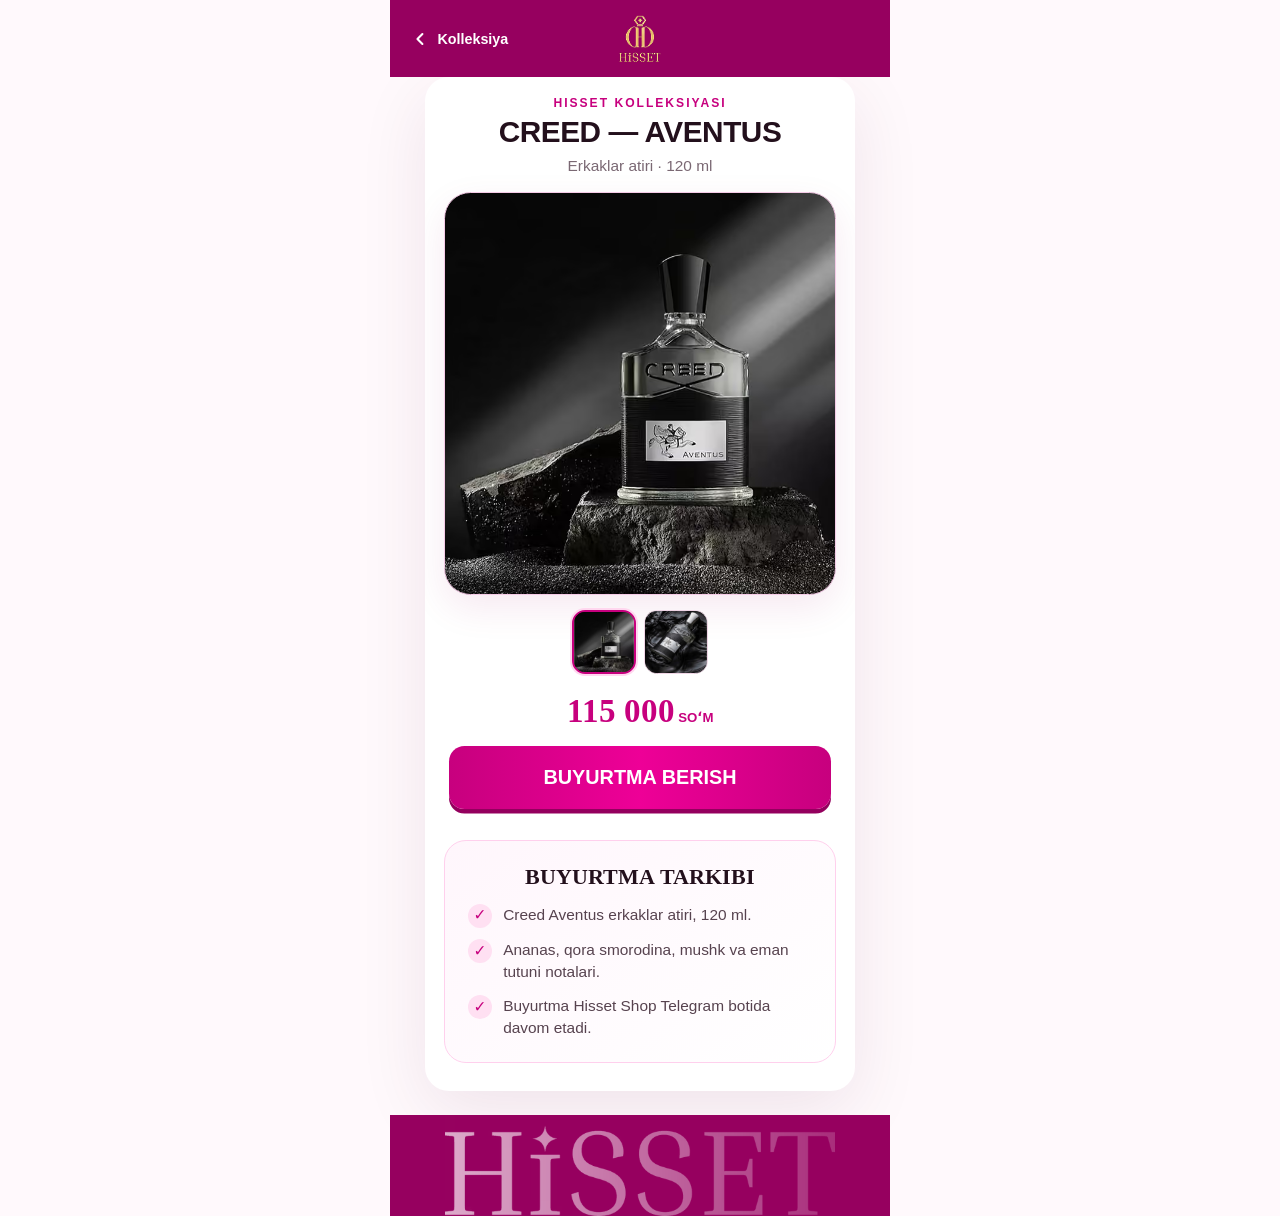
==== creed/index.html @ 832178dd "Add Creed Aventus product route" ====
<!doctype html>
<html lang="uz">
  <head>
    <meta charset="UTF-8" />
    <meta name="viewport" content="width=device-width, initial-scale=1" />
    <title>Creed Aventus — Hisset</title>
    <meta name="description" content="Creed Aventus erkaklar atiri, 120 ml. Narxi 115 000 soʻm. Hisset Shop orqali buyurtma bering." />
    <meta name="theme-color" content="#96005f" />
    <link rel="canonical" href="https://hisset-parfume.vercel.app/creed/" />
    <style>
@font-face{font-family:Tinos;src:url(../fonts/tinos-700-caps.woff2);font-weight:700;font-display:swap}:root{--s:min(100vw / 390,430px / 390);--c-bg:#fff9fc;--c-paper:#fff;--c-ink:#23101c;--c-muted:#7a6873;--c-accent:#c7007e;--c-accent-2:#ee0097;--c-brand:#96005f}*{box-sizing:border-box}html{-webkit-text-size-adjust:100%;scrollbar-width:none}body{margin:0;min-height:100vh;background:var(--c-bg);color:var(--c-ink);font-family:Arial,-apple-system,"Segoe UI",Roboto,system-ui,sans-serif;-webkit-font-smoothing:antialiased}.page{width:100%;max-width:430px;margin-inline:auto;overflow:hidden;background:var(--c-paper)}.brand{position:relative;width:100%;max-width:500px;height:calc(70 * var(--s));margin-inline:auto;background:var(--c-brand)}.brand_logo{position:absolute;top:50%;left:50%;display:block;width:calc(37 * var(--s));height:calc(42 * var(--s));margin:0;background:url(../assets/hisset-logo.avif) center/contain no-repeat;transform:translate(-50%,-50%)}.back_link{position:absolute;top:50%;left:calc(18 * var(--s));display:flex;align-items:center;gap:calc(7 * var(--s));color:#fff;font-size:calc(13 * var(--s));font-weight:700;text-decoration:none;transform:translateY(-50%)}.back_icon{display:block;flex:0 0 calc(18 * var(--s));width:calc(18 * var(--s));height:calc(18 * var(--s));fill:none;stroke:currentColor;stroke-width:2.5;stroke-linecap:round;stroke-linejoin:round}.back_link:focus-visible,.thumb:focus-visible{outline:3px solid #fff;outline-offset:3px}.product_heading{padding:calc(17 * var(--s)) calc(22 * var(--s)) calc(14 * var(--s));text-align:center}.gallery{padding:0 calc(17 * var(--s))}.product_visual{height:calc(365 * var(--s));border:1px solid #f4cae6;border-radius:calc(24 * var(--s));background-color:#171717;background-image:url(../assets/target/creed-gallery-bg-1.avif);background-position:center;background-repeat:no-repeat;background-size:auto 125%;box-shadow:0 calc(12 * var(--s)) calc(34 * var(--s)) rgba(150,0,95,.09)}.thumbs{display:flex;justify-content:safe center;gap:calc(8 * var(--s));margin-top:calc(11 * var(--s));overflow-x:auto;padding:calc(3 * var(--s));scrollbar-width:none;-ms-overflow-style:none}.thumbs::-webkit-scrollbar{display:none}.thumb{flex:0 0 calc(58 * var(--s));width:calc(58 * var(--s));height:calc(58 * var(--s));padding:0;overflow:hidden;border:1px solid #efd5e5;border-radius:calc(12 * var(--s));background-color:#fff;background-image:var(--gallery-image);background-position:center;background-repeat:no-repeat;background-size:auto 125%;cursor:pointer}.thumb[aria-pressed=true]{border:2px solid var(--c-accent);box-shadow:0 0 0 2px #ffd7ef}.thumb img{display:block;width:100%;height:100%;object-fit:cover}.product_copy{padding:calc(14 * var(--s)) calc(22 * var(--s)) 0;text-align:center}.eyebrow{margin:0 0 calc(5 * var(--s));color:var(--c-accent);font-size:calc(11 * var(--s));font-weight:800;letter-spacing:calc(1.8 * var(--s));text-transform:uppercase}.product_title{margin:0;font-family:Arial,-apple-system,"Segoe UI",Roboto,system-ui,sans-serif;font-size:calc(27 * var(--s));font-weight:700;line-height:calc(31 * var(--s));letter-spacing:calc(-.4 * var(--s));text-transform:uppercase}.product_meta{margin:calc(6 * var(--s)) 0 0;color:var(--c-muted);font-size:calc(14 * var(--s));line-height:1.35}.price_line{display:flex;align-items:baseline;justify-content:center;gap:calc(12 * var(--s));margin:0}.current_price{color:var(--c-accent);font-size:calc(12 * var(--s));font-weight:700;text-transform:uppercase}.current_price strong{font-family:Tinos,"Times New Roman",serif;font-size:calc(30 * var(--s))}.cta{display:flex;align-items:center;justify-content:center;width:100%;height:calc(57 * var(--s));margin-top:calc(15 * var(--s));border:0;border-radius:calc(14 * var(--s));background:linear-gradient(90deg,var(--c-accent),var(--c-accent-2),var(--c-accent));box-shadow:0 calc(4 * var(--s)) 0 #94005e;color:#fff;font-family:Arial,sans-serif;font-size:calc(18 * var(--s));font-weight:800;text-transform:uppercase;cursor:pointer}.thumb--1{--gallery-image:url(../assets/target/creed-gallery-bg-1.avif)}.thumb--2{--gallery-image:url(../assets/target/creed-gallery-bg-2.avif)}.cta:active{transform:translateY(calc(2 * var(--s)));box-shadow:none}.cta:focus-visible,.modal_submit:focus-visible,.modal_close:focus-visible{outline:3px solid var(--c-brand);outline-offset:2px}.field_control:hover:not(:disabled){border-color:#d8afc8}.modal_submit:not(:disabled):hover{filter:brightness(1.05);transform:translateY(-1px);box-shadow:0 10px 24px rgba(181,0,115,.28)}.modal_submit:not(:disabled):active{transform:translateY(1px);box-shadow:0 5px 12px rgba(181,0,115,.22)}.select_trigger:hover:not(:disabled){border-color:#d8afc8;background:#fff}
    </style>
    <link rel="stylesheet" href="./css/main.css" media="print" onload="this.media='all'" />
    <noscript><link rel="stylesheet" href="./css/main.css" /></noscript>
  </head>
  <body data-product-id="creed" data-product-code="1012" data-api-base="https://hisset.shop">
    <header class="brand">
      <a class="back_link" href="/" aria-label="Hisset kolleksiyasiga qaytish"><svg class="back_icon" viewBox="0 0 24 24" width="18" height="18" aria-hidden="true" focusable="false"><path d="m15 18-6-6 6-6" /></svg> Kolleksiya</a>
      <span class="brand_logo" role="img" aria-label="Hisset"></span>
    </header>
    <div class="page">
      <main>
        <section class="product_heading" aria-labelledby="product-title">
          <p class="eyebrow">Hisset kolleksiyasi</p>
          <h1 class="product_title" id="product-title">Creed — Aventus</h1>
          <p class="product_meta">Erkaklar atiri · 120 ml</p>
        </section>
        <section class="gallery" aria-label="Creed Aventus rasmlari">
          <div class="product_visual" role="img" aria-label="Creed Aventus atiri — 1-rasm"></div>
          <div class="thumbs" aria-label="Rasm tanlash"><button class="thumb thumb--1" type="button" data-gallery-index="1" data-gallery-zoom="1.25" data-gallery-alt="Creed Aventus atiri — 1-rasm" aria-label="1-rasmni kattalashtirish" aria-pressed="true"><img src="../assets/target/creed-gallery-bg-1.avif" alt="Creed Aventus atiri — 1-rasm" width="58" height="58" loading="lazy" decoding="async" /></button>
<button class="thumb thumb--2" type="button" data-gallery-index="2" data-gallery-zoom="1.24" data-gallery-alt="Creed Aventus atiri — 2-rasm" aria-label="2-rasmni kattalashtirish" aria-pressed="false"><img src="../assets/target/creed-gallery-bg-2.avif" alt="Creed Aventus atiri — 2-rasm" width="58" height="58" loading="lazy" decoding="async" /></button></div>
        </section>
        <section class="product_copy" aria-label="Narx va buyurtma">
          <p class="price_line"><span class="current_price"><strong>115 000</strong> soʻm</span></p>
          <button class="cta js_order" type="button">Buyurtma berish</button>
        </section>
        <section class="offer" aria-labelledby="offer-title">
          <h2 class="offer_title" id="offer-title">Buyurtma tarkibi</h2>
          <ul class="offer_list">
            <li>Creed Aventus erkaklar atiri, 120 ml.</li>
            <li>Ananas, qora smorodina, mushk va eman tutuni notalari.</li>
            <li>Buyurtma Hisset Shop Telegram botida davom etadi.</li>
          </ul>
        </section>
      </main>
    </div>
    <footer class="footer" aria-label="Hisset"><span class="footer_logo" role="img" aria-label="Hisset"></span></footer>
    <dialog class="order_modal" id="order-modal" aria-label="Buyurtma berish">
      <div class="modal_inner">
        <button class="modal_close" type="button" aria-label="Yopish">×</button>
        <form class="order_form" id="order-form" novalidate>
          <fieldset class="form_step" data-step="1">
            <legend class="step_title" tabindex="-1">Siz bilan bogʻlanish</legend>
            <label class="field">Ism va familiya<input class="field_control" name="full_name" autocomplete="name" minlength="2" maxlength="120" placeholder="Ism va familiyangiz" required /></label>
            <label class="field field_phone">Telefon raqami<span class="phone_control"><span class="phone_prefix" aria-hidden="true">+998</span><input class="field_control phone_input" name="phone" type="tel" inputmode="numeric" autocomplete="tel-national" maxlength="24" pattern="[0-9]{2} [0-9]{3} [0-9]{2} [0-9]{2}" placeholder="90 123 45 67" aria-label="Oʻzbekiston telefon raqami" required /></span></label>
          </fieldset>
          <fieldset class="form_step" data-step="2" hidden disabled>
            <legend class="step_title" tabindex="-1">Buyurtmani qayerga yuboramiz?</legend>
            <div class="field_row">
              <div class="field"><label class="field_label" for="region">Viloyat</label><select class="field_control" id="region" name="region" autocomplete="address-level1" required disabled><option value="">Yuklanmoqda…</option></select></div>
              <div class="field"><label class="field_label" for="district">Shahar / tuman</label><select class="field_control" id="district" name="district" autocomplete="address-level2" required disabled><option value="">Avval viloyatni tanlang</option></select></div>
            </div>
            <div class="field_row">
              <div class="field"><label class="field_label" for="post-type">Pochta</label><select class="field_control" id="post-type" name="post_type" required disabled><option value="">Tanlang</option></select></div>
              <div class="field"><label class="field_label" for="post-office">Filial</label><select class="field_control" id="post-office" name="post_office" required disabled><option value="">Tuman va pochtani tanlang</option></select></div>
            </div>
            <label class="field">Qoʻshimcha manzil yoki moʻljal (ixtiyoriy)<textarea class="field_control" name="address_note" maxlength="500" placeholder="Ixtiyoriy"></textarea></label>
            <p class="delivery_hint">Yetkazib berish narxi botda hisoblanadi.</p>
          </fieldset>
          <p class="form_status" id="form-status" role="status" aria-live="polite" hidden></p>
          <button class="delivery_retry" type="button" hidden>Qayta yuklash</button>
          <div class="form_actions">
            <button class="modal_submit" type="submit" disabled>Davom etish →</button>
          </div>
        </form>
        <section class="payment_panel" tabindex="-1" aria-live="polite" hidden>
          <p class="payment_success">✓ Maʼlumotlaringiz qabul qilindi. Adminlarimiz siz bilan bogʻlanadi.</p>
          <div class="payment_summary"><span>Tanlangan mahsulot</span><strong class="payment_product"></strong><b class="payment_amount"></b><small class="payment_description"></small></div>
          <a class="payment_action" href="#"><span>Telegram orqali bogʻlanish</span><span class="modal_help_icon" aria-hidden="true"><svg width="21" height="21" viewBox="0 0 24 24" fill="currentColor" focusable="false"><path d="M21.7 3.2 18.5 19c-.2 1.1-.9 1.4-1.8.9l-4.9-3.6-2.4 2.3c-.3.3-.5.5-1 .5l.4-5 9.1-8.2c.4-.4-.1-.6-.6-.2L6 12.8l-4.8-1.5c-1-.3-1.1-1 .2-1.5L20.1 2.6c.9-.3 1.8.2 1.6.6Z"/></svg></span></a>
          <a class="payment_channel" href="https://t.me/+vE3ujSZuXVU3YmFi" target="_blank" rel="noopener noreferrer">Bizni Telegram kanalida kuzatib boring</a>
        </section>
        <a class="modal_help" href="https://hisset.shop/support?text=Assalomu%20alaykum%21%20Hisset%20atirlariga%20buyurtma%20berish%20bo%CA%BByicha%20yordam%20kerak." target="_blank" rel="noopener noreferrer" aria-label="Telegram orqali bogʻlanish (yangi oynada)">
          <span class="modal_help_label">Telegram orqali bogʻlanish</span>
          <span class="modal_help_icon" aria-hidden="true"><svg width="21" height="21" viewBox="0 0 24 24" fill="currentColor" focusable="false"><path d="M21.7 3.2 18.5 19c-.2 1.1-.9 1.4-1.8.9l-4.9-3.6-2.4 2.3c-.3.3-.5.5-1 .5l.4-5 9.1-8.2c.4-.4-.1-.6-.6-.2L6 12.8l-4.8-1.5c-1-.3-1.1-1 .2-1.5L20.1 2.6c.9-.3 1.8.2 1.6.6Z"/></svg></span>
        </a>
      </div>
    </dialog>
    <script src="../js/product-page.js" defer></script>
  </body>
</html>
---- creed/css/main.css ----
.offer{margin:calc(28 * var(--s)) calc(17 * var(--s)) calc(25 * var(--s));padding:calc(21 * var(--s));border:1px solid #ffd0ed;border-radius:calc(20 * var(--s));background:linear-gradient(145deg,#fff6fc,#fff);text-align:left}.offer_title{margin:0 0 calc(12 * var(--s));font-family:Tinos,"Times New Roman",serif;font-size:calc(20 * var(--s));text-align:center;text-transform:uppercase}.offer_list{display:grid;gap:calc(10 * var(--s));margin:0;padding:0;list-style:none}.offer_list li{display:flex;gap:calc(10 * var(--s));align-items:flex-start;color:#57434f;font-size:calc(14 * var(--s));line-height:1.45}.offer_list li:before{content:"✓";display:grid;flex:0 0 calc(22 * var(--s));width:calc(22 * var(--s));height:calc(22 * var(--s));place-items:center;border-radius:50%;background:#ffe0f2;color:var(--c-accent);font-weight:900}.footer{width:100%;max-width:500px;margin-inline:auto;aspect-ratio:390/67;overflow:hidden;background:var(--c-brand)}.footer_logo{display:block;width:100%;aspect-ratio:390/101;background:url(../../assets/hisset-footer-logo.avif) center top/100% auto no-repeat;filter:brightness(0) invert(1);mask-image:linear-gradient(90deg,rgb(0 0 0/0.67),rgb(0 0 0/0.18));mask-size:100% 100%}.order_modal{width:min(420px,calc(100% - 24px));max-height:calc(100dvh - 24px);padding:0;overflow:hidden;border:1px solid rgba(150,0,95,.08);border-radius:26px;background:#fff;color:var(--c-ink);box-shadow:0 30px 90px rgba(68,0,42,.28);scrollbar-width:thin;scrollbar-color:#e7c8db transparent}.order_modal::backdrop{background:rgba(35,5,24,.62);backdrop-filter:blur(6px)}.modal_inner{position:relative;min-height:0;max-height:calc(100dvh - 24px);padding:58px 18px 18px;overflow-y:auto;overscroll-behavior:contain;scroll-padding-block:18px;scrollbar-width:thin;scrollbar-color:#e7c8db transparent;text-align:center}.modal_close{position:absolute;top:9px;right:9px;display:grid;width:40px;height:40px;padding:0;place-items:center;border:0;border-radius:50%;background:#fff1f8;color:var(--c-brand);box-shadow:inset 0 0 0 1px #f0d8e7;font-size:23px;line-height:1;cursor:pointer;transition:background .2s,transform .2s}.modal_close:hover{background:#fde4f2}.modal_close:active{transform:scale(.94)}.order_form{display:grid;gap:8px;text-align:left}.field_row{display:grid;grid-template-columns:1fr 1fr;gap:10px}.field{display:grid;gap:5px;color:#513743;font-size:12px;font-weight:700;line-height:1.2}.field_control{width:100%;min-width:0;height:44px;padding:0 12px;border:1px solid #e3cedb;border-radius:12px;outline:0;background:#fffbfd;color:var(--c-ink);font:500 14px Arial,sans-serif;transition:border-color .2s,box-shadow .2s,background .2s}.field_control:focus{border-color:var(--c-accent);background:#fff;box-shadow:0 0 0 3px rgba(199,0,126,.12)}.field_control::placeholder{color:#ad9da6}.field_control:disabled{background:#f8f3f6;color:#a7959f;cursor:not-allowed}.phone_control{display:flex;align-items:center;height:44px;overflow:hidden;border:1px solid #e3cedb;border-radius:12px;background:#fffbfd;transition:border-color .2s,box-shadow .2s,background .2s}.phone_control:hover{border-color:#d8afc8}.phone_control:focus-within{border-color:var(--c-accent);background:#fff;box-shadow:0 0 0 3px rgba(199,0,126,.12)}.phone_prefix{display:flex;align-items:center;align-self:stretch;padding:0 10px 0 12px;border-right:1px solid #ead8e3;background:#fff5fa;color:#5b3d4f;font-size:14px;font-weight:700}.phone_input.field_control{height:100%;border:0;border-radius:0;background:0 0;box-shadow:none}.field textarea.field_control{height:54px;padding-block:9px;resize:vertical}.delivery_hint{margin:0;color:var(--c-muted);font-size:11.5px;line-height:1.35}.form_status{margin:0;padding:8px 10px;border-radius:10px;background:#fff0f5;color:#9d214d;font-size:11.5px;line-height:1.35;text-align:center}.form_status[hidden]{display:none}.modal_submit{display:flex;align-items:center;justify-content:center;width:100%;min-height:52px;padding:13px 18px;border:1px solid transparent;border-radius:15px;background:linear-gradient(135deg,#b50073,var(--c-accent-2));box-shadow:0 8px 20px rgba(181,0,115,.22);color:#fff;font-size:13.5px;font-weight:800;letter-spacing:.25px;text-transform:uppercase;cursor:pointer;transition:filter .2s,transform .2s,box-shadow .2s,background .2s}.modal_submit:disabled{border-color:#ecd7e4;background:#f7eef3;box-shadow:none;color:#9a7188;cursor:not-allowed}@media (max-width:350px){.field_row{grid-template-columns:1fr}.modal_inner{padding-inline:14px}}@media (min-width:431px){.page{border-radius:24px;box-shadow:0 20px 70px rgba(80,0,50,.09)}.footer{height:101px;margin-top:24px;aspect-ratio:auto}.footer_logo{width:min(390px,100%);height:101px;margin-inline:auto;aspect-ratio:auto}}.field{position:relative}.field:focus-within{z-index:40}.native_select{position:absolute!important;width:1px!important;height:1px!important;margin:0!important;padding:0!important;overflow:hidden;opacity:0;pointer-events:none}.select_widget{position:relative;min-width:0}.select_trigger{display:flex;width:100%;height:44px;padding:0 10px 0 12px;align-items:center;justify-content:space-between;gap:8px;border:1px solid #e3cedb;border-radius:12px;outline:0;background:#fffbfd;color:var(--c-ink);font:500 14px Arial,sans-serif;text-align:left;cursor:pointer;touch-action:manipulation;transition:border-color .2s,box-shadow .2s,background .2s}.select_trigger:focus-visible,.select_widget.is_open .select_trigger{border-color:var(--c-accent);background:#fff;box-shadow:0 0 0 3px rgba(199,0,126,.12)}.select_trigger:disabled{background:#f8f3f6;color:#a7959f;cursor:not-allowed}.select_value{min-width:0;overflow:hidden;text-overflow:ellipsis;white-space:nowrap}.select_value.is_placeholder{color:#8d7a85}.select_trigger:disabled .select_value{color:#b9aab2}.select_chevron{flex:0 0 18px;width:18px;height:18px;fill:none;stroke:currentColor;stroke-width:2.25;stroke-linecap:round;stroke-linejoin:round;transform:rotate(var(--select-chevron-rotate,0deg));transform-box:fill-box;transform-origin:center;transition:transform .2s ease}.select_menu{position:absolute;display:grid;top:calc(100% + 6px);left:0;z-index:50;width:max(100%,220px);max-height:min(208px,32dvh);padding:6px;gap:2px;overflow-y:auto;overscroll-behavior:contain;border:1px solid #efd5e5;border-radius:13px;background:#fff;box-shadow:0 14px 38px rgba(83,18,57,.2),0 3px 10px rgba(83,18,57,.1);scrollbar-width:thin;scrollbar-color:#dba8c7 transparent}.field_row>.field:nth-child(2) .select_menu{right:0;left:auto}.select_menu[hidden]{display:none}.select_option[hidden]{display:none}.select_option{display:flex;width:100%;min-height:38px;padding:9px 10px;align-items:center;justify-content:space-between;gap:8px;border:0;border-radius:9px;outline:0;background:0 0;color:#38232f;font:500 13.5px/1.3 Arial,sans-serif;text-align:left;cursor:pointer;touch-action:manipulation}.select_option:focus-visible,.select_option:hover{background:#fff0f8;color:var(--c-brand)}.select_option[aria-selected=true]{background:#fbe4f2;color:var(--c-accent);font-weight:700}.select_option[aria-selected=true]::after{content:"✓";flex:0 0 auto;font-size:14px;font-weight:900}@media (max-width:350px){.select_menu{right:0;left:0;width:100%}}.payment_panel{display:grid;gap:12px;text-align:left;outline:0}.order_form[hidden],.payment_panel[hidden]{display:none}.payment_success{margin:0;padding:10px 12px;border-radius:12px;background:#f0faea;color:#3c6a2b;font-size:13px;font-weight:800;text-align:center}.payment_summary{display:grid;gap:4px;padding:13px 14px;border:1px solid #f0d8e7;border-radius:14px;background:#fff9fc}.payment_summary span{color:var(--c-muted);font-size:11px;font-weight:700;text-transform:uppercase}.payment_product{color:var(--c-ink);font-size:16px}.payment_amount{color:var(--c-accent);font-size:24px}.payment_description{color:var(--c-muted);font-size:12px;line-height:1.4}.payment_action,.payment_channel{display:flex;min-height:50px;padding:12px 15px;align-items:center;justify-content:center;border-radius:14px;font-size:13px;font-weight:800;text-align:center;text-decoration:none}.payment_action{gap:10px;background:linear-gradient(135deg,#b50073,var(--c-accent-2));box-shadow:0 7px 18px rgba(181,0,115,.2);color:#fff}.payment_channel{border:1px solid #dcb4ce;background:#fff;color:var(--c-brand)}.payment_action:focus-visible,.payment_channel:focus-visible{outline:3px solid var(--c-brand);outline-offset:2px}.order_modal.has_payment .modal_help{display:none}.modal_help{display:flex;min-height:54px;align-items:center;justify-content:center;gap:10px;margin-top:14px;padding:9px 15px;border:0;border-radius:14px;background:linear-gradient(135deg,#b50073,var(--c-accent-2));box-shadow:0 8px 20px rgba(181,0,115,.22);color:#fff;text-decoration:none;transition:filter .2s,transform .2s,box-shadow .2s}.modal_help:hover{filter:brightness(1.04);transform:translateY(-1px);box-shadow:0 10px 24px rgba(181,0,115,.28)}.modal_help:active{transform:translateY(1px)}.modal_help:focus-visible{outline:3px solid var(--c-brand);outline-offset:2px}.modal_help_label{min-width:0;font-size:clamp(13px,3.7vw,14px);font-weight:800;line-height:1.2;white-space:nowrap}.modal_help_icon{display:grid;flex:0 0 36px;width:36px;height:36px;place-items:center;border-radius:50%;background:rgba(255,255,255,.18);color:#fff}.form_step{display:grid;min-width:0;margin:0;padding:0;border:0;gap:12px}.form_step[hidden],.delivery_retry[hidden]{display:none}.step_title{float:left;width:100%;margin:0 0 4px;padding:0;color:var(--c-ink);font-size:16px;font-weight:700;line-height:1.35;outline:0}.form_actions{display:flex;align-items:center;gap:8px;margin-top:4px}.delivery_retry:focus-visible{outline:3px solid var(--c-accent);outline-offset:2px}.form_actions .modal_submit{flex:1;min-width:0;padding-inline:10px}.delivery_retry{min-height:42px;padding:8px 12px;border:1px solid #e6cede;border-radius:10px;background:#fff;color:var(--c-brand);font:700 13px Arial,sans-serif;cursor:pointer}
---- creed/css/main.css ----
.offer{margin:calc(28 * var(--s)) calc(17 * var(--s)) calc(25 * var(--s));padding:calc(21 * var(--s));border:1px solid #ffd0ed;border-radius:calc(20 * var(--s));background:linear-gradient(145deg,#fff6fc,#fff);text-align:left}.offer_title{margin:0 0 calc(12 * var(--s));font-family:Tinos,"Times New Roman",serif;font-size:calc(20 * var(--s));text-align:center;text-transform:uppercase}.offer_list{display:grid;gap:calc(10 * var(--s));margin:0;padding:0;list-style:none}.offer_list li{display:flex;gap:calc(10 * var(--s));align-items:flex-start;color:#57434f;font-size:calc(14 * var(--s));line-height:1.45}.offer_list li:before{content:"✓";display:grid;flex:0 0 calc(22 * var(--s));width:calc(22 * var(--s));height:calc(22 * var(--s));place-items:center;border-radius:50%;background:#ffe0f2;color:var(--c-accent);font-weight:900}.footer{width:100%;max-width:500px;margin-inline:auto;aspect-ratio:390/67;overflow:hidden;background:var(--c-brand)}.footer_logo{display:block;width:100%;aspect-ratio:390/101;background:url(../../assets/hisset-footer-logo.avif) center top/100% auto no-repeat;filter:brightness(0) invert(1);mask-image:linear-gradient(90deg,rgb(0 0 0/0.67),rgb(0 0 0/0.18));mask-size:100% 100%}.order_modal{width:min(420px,calc(100% - 24px));max-height:calc(100dvh - 24px);padding:0;overflow:hidden;border:1px solid rgba(150,0,95,.08);border-radius:26px;background:#fff;color:var(--c-ink);box-shadow:0 30px 90px rgba(68,0,42,.28);scrollbar-width:thin;scrollbar-color:#e7c8db transparent}.order_modal::backdrop{background:rgba(35,5,24,.62);backdrop-filter:blur(6px)}.modal_inner{position:relative;min-height:0;max-height:calc(100dvh - 24px);padding:58px 18px 18px;overflow-y:auto;overscroll-behavior:contain;scroll-padding-block:18px;scrollbar-width:thin;scrollbar-color:#e7c8db transparent;text-align:center}.modal_close{position:absolute;top:9px;right:9px;display:grid;width:40px;height:40px;padding:0;place-items:center;border:0;border-radius:50%;background:#fff1f8;color:var(--c-brand);box-shadow:inset 0 0 0 1px #f0d8e7;font-size:23px;line-height:1;cursor:pointer;transition:background .2s,transform .2s}.modal_close:hover{background:#fde4f2}.modal_close:active{transform:scale(.94)}.order_form{display:grid;gap:8px;text-align:left}.field_row{display:grid;grid-template-columns:1fr 1fr;gap:10px}.field{display:grid;gap:5px;color:#513743;font-size:12px;font-weight:700;line-height:1.2}.field_control{width:100%;min-width:0;height:44px;padding:0 12px;border:1px solid #e3cedb;border-radius:12px;outline:0;background:#fffbfd;color:var(--c-ink);font:500 14px Arial,sans-serif;transition:border-color .2s,box-shadow .2s,background .2s}.field_control:focus{border-color:var(--c-accent);background:#fff;box-shadow:0 0 0 3px rgba(199,0,126,.12)}.field_control::placeholder{color:#ad9da6}.field_control:disabled{background:#f8f3f6;color:#a7959f;cursor:not-allowed}.phone_control{display:flex;align-items:center;height:44px;overflow:hidden;border:1px solid #e3cedb;border-radius:12px;background:#fffbfd;transition:border-color .2s,box-shadow .2s,background .2s}.phone_control:hover{border-color:#d8afc8}.phone_control:focus-within{border-color:var(--c-accent);background:#fff;box-shadow:0 0 0 3px rgba(199,0,126,.12)}.phone_prefix{display:flex;align-items:center;align-self:stretch;padding:0 10px 0 12px;border-right:1px solid #ead8e3;background:#fff5fa;color:#5b3d4f;font-size:14px;font-weight:700}.phone_input.field_control{height:100%;border:0;border-radius:0;background:0 0;box-shadow:none}.field textarea.field_control{height:54px;padding-block:9px;resize:vertical}.delivery_hint{margin:0;color:var(--c-muted);font-size:11.5px;line-height:1.35}.form_status{margin:0;padding:8px 10px;border-radius:10px;background:#fff0f5;color:#9d214d;font-size:11.5px;line-height:1.35;text-align:center}.form_status[hidden]{display:none}.modal_submit{display:flex;align-items:center;justify-content:center;width:100%;min-height:52px;padding:13px 18px;border:1px solid transparent;border-radius:15px;background:linear-gradient(135deg,#b50073,var(--c-accent-2));box-shadow:0 8px 20px rgba(181,0,115,.22);color:#fff;font-size:13.5px;font-weight:800;letter-spacing:.25px;text-transform:uppercase;cursor:pointer;transition:filter .2s,transform .2s,box-shadow .2s,background .2s}.modal_submit:disabled{border-color:#ecd7e4;background:#f7eef3;box-shadow:none;color:#9a7188;cursor:not-allowed}@media (max-width:350px){.field_row{grid-template-columns:1fr}.modal_inner{padding-inline:14px}}@media (min-width:431px){.page{border-radius:24px;box-shadow:0 20px 70px rgba(80,0,50,.09)}.footer{height:101px;margin-top:24px;aspect-ratio:auto}.footer_logo{width:min(390px,100%);height:101px;margin-inline:auto;aspect-ratio:auto}}.field{position:relative}.field:focus-within{z-index:40}.native_select{position:absolute!important;width:1px!important;height:1px!important;margin:0!important;padding:0!important;overflow:hidden;opacity:0;pointer-events:none}.select_widget{position:relative;min-width:0}.select_trigger{display:flex;width:100%;height:44px;padding:0 10px 0 12px;align-items:center;justify-content:space-between;gap:8px;border:1px solid #e3cedb;border-radius:12px;outline:0;background:#fffbfd;color:var(--c-ink);font:500 14px Arial,sans-serif;text-align:left;cursor:pointer;touch-action:manipulation;transition:border-color .2s,box-shadow .2s,background .2s}.select_trigger:focus-visible,.select_widget.is_open .select_trigger{border-color:var(--c-accent);background:#fff;box-shadow:0 0 0 3px rgba(199,0,126,.12)}.select_trigger:disabled{background:#f8f3f6;color:#a7959f;cursor:not-allowed}.select_value{min-width:0;overflow:hidden;text-overflow:ellipsis;white-space:nowrap}.select_value.is_placeholder{color:#8d7a85}.select_trigger:disabled .select_value{color:#b9aab2}.select_chevron{flex:0 0 18px;width:18px;height:18px;fill:none;stroke:currentColor;stroke-width:2.25;stroke-linecap:round;stroke-linejoin:round;transform:rotate(var(--select-chevron-rotate,0deg));transform-box:fill-box;transform-origin:center;transition:transform .2s ease}.select_menu{position:absolute;display:grid;top:calc(100% + 6px);left:0;z-index:50;width:max(100%,220px);max-height:min(208px,32dvh);padding:6px;gap:2px;overflow-y:auto;overscroll-behavior:contain;border:1px solid #efd5e5;border-radius:13px;background:#fff;box-shadow:0 14px 38px rgba(83,18,57,.2),0 3px 10px rgba(83,18,57,.1);scrollbar-width:thin;scrollbar-color:#dba8c7 transparent}.field_row>.field:nth-child(2) .select_menu{right:0;left:auto}.select_menu[hidden]{display:none}.select_option[hidden]{display:none}.select_option{display:flex;width:100%;min-height:38px;padding:9px 10px;align-items:center;justify-content:space-between;gap:8px;border:0;border-radius:9px;outline:0;background:0 0;color:#38232f;font:500 13.5px/1.3 Arial,sans-serif;text-align:left;cursor:pointer;touch-action:manipulation}.select_option:focus-visible,.select_option:hover{background:#fff0f8;color:var(--c-brand)}.select_option[aria-selected=true]{background:#fbe4f2;color:var(--c-accent);font-weight:700}.select_option[aria-selected=true]::after{content:"✓";flex:0 0 auto;font-size:14px;font-weight:900}@media (max-width:350px){.select_menu{right:0;left:0;width:100%}}.payment_panel{display:grid;gap:12px;text-align:left;outline:0}.order_form[hidden],.payment_panel[hidden]{display:none}.payment_success{margin:0;padding:10px 12px;border-radius:12px;background:#f0faea;color:#3c6a2b;font-size:13px;font-weight:800;text-align:center}.payment_summary{display:grid;gap:4px;padding:13px 14px;border:1px solid #f0d8e7;border-radius:14px;background:#fff9fc}.payment_summary span{color:var(--c-muted);font-size:11px;font-weight:700;text-transform:uppercase}.payment_product{color:var(--c-ink);font-size:16px}.payment_amount{color:var(--c-accent);font-size:24px}.payment_description{color:var(--c-muted);font-size:12px;line-height:1.4}.payment_action,.payment_channel{display:flex;min-height:50px;padding:12px 15px;align-items:center;justify-content:center;border-radius:14px;font-size:13px;font-weight:800;text-align:center;text-decoration:none}.payment_action{gap:10px;background:linear-gradient(135deg,#b50073,var(--c-accent-2));box-shadow:0 7px 18px rgba(181,0,115,.2);color:#fff}.payment_channel{border:1px solid #dcb4ce;background:#fff;color:var(--c-brand)}.payment_action:focus-visible,.payment_channel:focus-visible{outline:3px solid var(--c-brand);outline-offset:2px}.order_modal.has_payment .modal_help{display:none}.modal_help{display:flex;min-height:54px;align-items:center;justify-content:center;gap:10px;margin-top:14px;padding:9px 15px;border:0;border-radius:14px;background:linear-gradient(135deg,#b50073,var(--c-accent-2));box-shadow:0 8px 20px rgba(181,0,115,.22);color:#fff;text-decoration:none;transition:filter .2s,transform .2s,box-shadow .2s}.modal_help:hover{filter:brightness(1.04);transform:translateY(-1px);box-shadow:0 10px 24px rgba(181,0,115,.28)}.modal_help:active{transform:translateY(1px)}.modal_help:focus-visible{outline:3px solid var(--c-brand);outline-offset:2px}.modal_help_label{min-width:0;font-size:clamp(13px,3.7vw,14px);font-weight:800;line-height:1.2;white-space:nowrap}.modal_help_icon{display:grid;flex:0 0 36px;width:36px;height:36px;place-items:center;border-radius:50%;background:rgba(255,255,255,.18);color:#fff}.form_step{display:grid;min-width:0;margin:0;padding:0;border:0;gap:12px}.form_step[hidden],.delivery_retry[hidden]{display:none}.step_title{float:left;width:100%;margin:0 0 4px;padding:0;color:var(--c-ink);font-size:16px;font-weight:700;line-height:1.35;outline:0}.form_actions{display:flex;align-items:center;gap:8px;margin-top:4px}.delivery_retry:focus-visible{outline:3px solid var(--c-accent);outline-offset:2px}.form_actions .modal_submit{flex:1;min-width:0;padding-inline:10px}.delivery_retry{min-height:42px;padding:8px 12px;border:1px solid #e6cede;border-radius:10px;background:#fff;color:var(--c-brand);font:700 13px Arial,sans-serif;cursor:pointer}
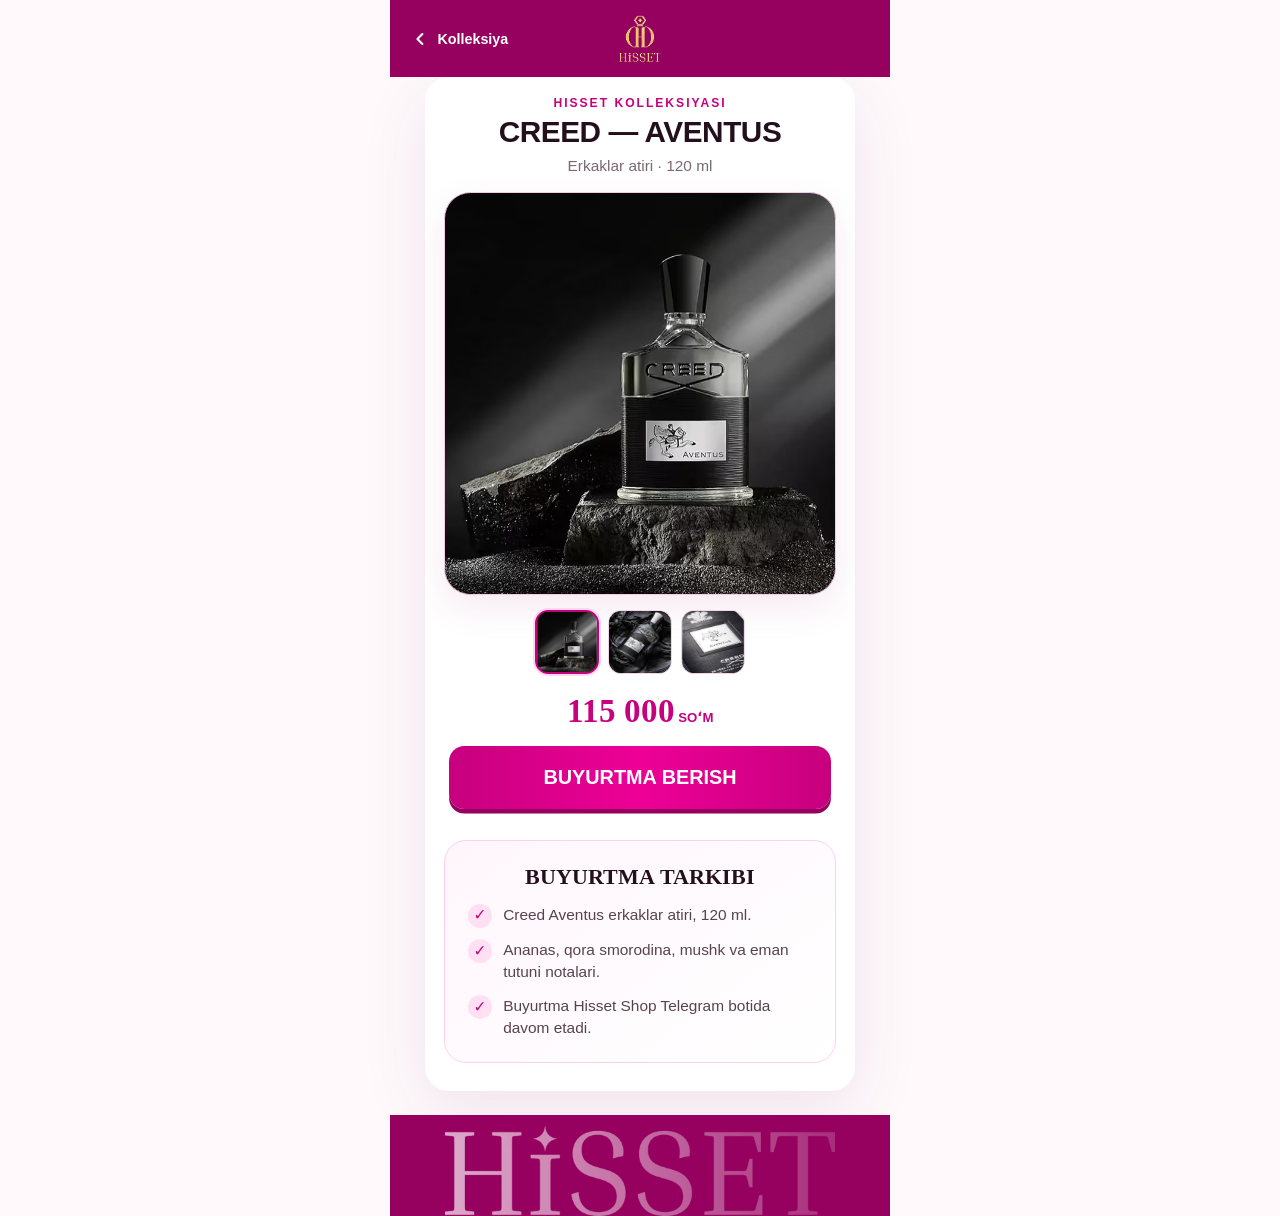
==== commit 081b73f5: "Add third Creed gallery image" ====
--- a/creed/index.html
+++ b/creed/index.html
@@ -8,7 +8,7 @@
     <meta name="theme-color" content="#96005f" />
     <link rel="canonical" href="https://hisset-parfume.vercel.app/creed/" />
     <style>
-@font-face{font-family:Tinos;src:url(../fonts/tinos-700-caps.woff2);font-weight:700;font-display:swap}:root{--s:min(100vw / 390,430px / 390);--c-bg:#fff9fc;--c-paper:#fff;--c-ink:#23101c;--c-muted:#7a6873;--c-accent:#c7007e;--c-accent-2:#ee0097;--c-brand:#96005f}*{box-sizing:border-box}html{-webkit-text-size-adjust:100%;scrollbar-width:none}body{margin:0;min-height:100vh;background:var(--c-bg);color:var(--c-ink);font-family:Arial,-apple-system,"Segoe UI",Roboto,system-ui,sans-serif;-webkit-font-smoothing:antialiased}.page{width:100%;max-width:430px;margin-inline:auto;overflow:hidden;background:var(--c-paper)}.brand{position:relative;width:100%;max-width:500px;height:calc(70 * var(--s));margin-inline:auto;background:var(--c-brand)}.brand_logo{position:absolute;top:50%;left:50%;display:block;width:calc(37 * var(--s));height:calc(42 * var(--s));margin:0;background:url(../assets/hisset-logo.avif) center/contain no-repeat;transform:translate(-50%,-50%)}.back_link{position:absolute;top:50%;left:calc(18 * var(--s));display:flex;align-items:center;gap:calc(7 * var(--s));color:#fff;font-size:calc(13 * var(--s));font-weight:700;text-decoration:none;transform:translateY(-50%)}.back_icon{display:block;flex:0 0 calc(18 * var(--s));width:calc(18 * var(--s));height:calc(18 * var(--s));fill:none;stroke:currentColor;stroke-width:2.5;stroke-linecap:round;stroke-linejoin:round}.back_link:focus-visible,.thumb:focus-visible{outline:3px solid #fff;outline-offset:3px}.product_heading{padding:calc(17 * var(--s)) calc(22 * var(--s)) calc(14 * var(--s));text-align:center}.gallery{padding:0 calc(17 * var(--s))}.product_visual{height:calc(365 * var(--s));border:1px solid #f4cae6;border-radius:calc(24 * var(--s));background-color:#171717;background-image:url(../assets/target/creed-gallery-bg-1.avif);background-position:center;background-repeat:no-repeat;background-size:auto 125%;box-shadow:0 calc(12 * var(--s)) calc(34 * var(--s)) rgba(150,0,95,.09)}.thumbs{display:flex;justify-content:safe center;gap:calc(8 * var(--s));margin-top:calc(11 * var(--s));overflow-x:auto;padding:calc(3 * var(--s));scrollbar-width:none;-ms-overflow-style:none}.thumbs::-webkit-scrollbar{display:none}.thumb{flex:0 0 calc(58 * var(--s));width:calc(58 * var(--s));height:calc(58 * var(--s));padding:0;overflow:hidden;border:1px solid #efd5e5;border-radius:calc(12 * var(--s));background-color:#fff;background-image:var(--gallery-image);background-position:center;background-repeat:no-repeat;background-size:auto 125%;cursor:pointer}.thumb[aria-pressed=true]{border:2px solid var(--c-accent);box-shadow:0 0 0 2px #ffd7ef}.thumb img{display:block;width:100%;height:100%;object-fit:cover}.product_copy{padding:calc(14 * var(--s)) calc(22 * var(--s)) 0;text-align:center}.eyebrow{margin:0 0 calc(5 * var(--s));color:var(--c-accent);font-size:calc(11 * var(--s));font-weight:800;letter-spacing:calc(1.8 * var(--s));text-transform:uppercase}.product_title{margin:0;font-family:Arial,-apple-system,"Segoe UI",Roboto,system-ui,sans-serif;font-size:calc(27 * var(--s));font-weight:700;line-height:calc(31 * var(--s));letter-spacing:calc(-.4 * var(--s));text-transform:uppercase}.product_meta{margin:calc(6 * var(--s)) 0 0;color:var(--c-muted);font-size:calc(14 * var(--s));line-height:1.35}.price_line{display:flex;align-items:baseline;justify-content:center;gap:calc(12 * var(--s));margin:0}.current_price{color:var(--c-accent);font-size:calc(12 * var(--s));font-weight:700;text-transform:uppercase}.current_price strong{font-family:Tinos,"Times New Roman",serif;font-size:calc(30 * var(--s))}.cta{display:flex;align-items:center;justify-content:center;width:100%;height:calc(57 * var(--s));margin-top:calc(15 * var(--s));border:0;border-radius:calc(14 * var(--s));background:linear-gradient(90deg,var(--c-accent),var(--c-accent-2),var(--c-accent));box-shadow:0 calc(4 * var(--s)) 0 #94005e;color:#fff;font-family:Arial,sans-serif;font-size:calc(18 * var(--s));font-weight:800;text-transform:uppercase;cursor:pointer}.thumb--1{--gallery-image:url(../assets/target/creed-gallery-bg-1.avif)}.thumb--2{--gallery-image:url(../assets/target/creed-gallery-bg-2.avif)}.cta:active{transform:translateY(calc(2 * var(--s)));box-shadow:none}.cta:focus-visible,.modal_submit:focus-visible,.modal_close:focus-visible{outline:3px solid var(--c-brand);outline-offset:2px}.field_control:hover:not(:disabled){border-color:#d8afc8}.modal_submit:not(:disabled):hover{filter:brightness(1.05);transform:translateY(-1px);box-shadow:0 10px 24px rgba(181,0,115,.28)}.modal_submit:not(:disabled):active{transform:translateY(1px);box-shadow:0 5px 12px rgba(181,0,115,.22)}.select_trigger:hover:not(:disabled){border-color:#d8afc8;background:#fff}
+@font-face{font-family:Tinos;src:url(../fonts/tinos-700-caps.woff2);font-weight:700;font-display:swap}:root{--s:min(100vw / 390,430px / 390);--c-bg:#fff9fc;--c-paper:#fff;--c-ink:#23101c;--c-muted:#7a6873;--c-accent:#c7007e;--c-accent-2:#ee0097;--c-brand:#96005f}*{box-sizing:border-box}html{-webkit-text-size-adjust:100%;scrollbar-width:none}body{margin:0;min-height:100vh;background:var(--c-bg);color:var(--c-ink);font-family:Arial,-apple-system,"Segoe UI",Roboto,system-ui,sans-serif;-webkit-font-smoothing:antialiased}.page{width:100%;max-width:430px;margin-inline:auto;overflow:hidden;background:var(--c-paper)}.brand{position:relative;width:100%;max-width:500px;height:calc(70 * var(--s));margin-inline:auto;background:var(--c-brand)}.brand_logo{position:absolute;top:50%;left:50%;display:block;width:calc(37 * var(--s));height:calc(42 * var(--s));margin:0;background:url(../assets/hisset-logo.avif) center/contain no-repeat;transform:translate(-50%,-50%)}.back_link{position:absolute;top:50%;left:calc(18 * var(--s));display:flex;align-items:center;gap:calc(7 * var(--s));color:#fff;font-size:calc(13 * var(--s));font-weight:700;text-decoration:none;transform:translateY(-50%)}.back_icon{display:block;flex:0 0 calc(18 * var(--s));width:calc(18 * var(--s));height:calc(18 * var(--s));fill:none;stroke:currentColor;stroke-width:2.5;stroke-linecap:round;stroke-linejoin:round}.back_link:focus-visible,.thumb:focus-visible{outline:3px solid #fff;outline-offset:3px}.product_heading{padding:calc(17 * var(--s)) calc(22 * var(--s)) calc(14 * var(--s));text-align:center}.gallery{padding:0 calc(17 * var(--s))}.product_visual{height:calc(365 * var(--s));border:1px solid #f4cae6;border-radius:calc(24 * var(--s));background-color:#171717;background-image:url(../assets/target/creed-gallery-bg-1.avif);background-position:center;background-repeat:no-repeat;background-size:auto 125%;box-shadow:0 calc(12 * var(--s)) calc(34 * var(--s)) rgba(150,0,95,.09)}.thumbs{display:flex;justify-content:safe center;gap:calc(8 * var(--s));margin-top:calc(11 * var(--s));overflow-x:auto;padding:calc(3 * var(--s));scrollbar-width:none;-ms-overflow-style:none}.thumbs::-webkit-scrollbar{display:none}.thumb{flex:0 0 calc(58 * var(--s));width:calc(58 * var(--s));height:calc(58 * var(--s));padding:0;overflow:hidden;border:1px solid #efd5e5;border-radius:calc(12 * var(--s));background-color:#fff;background-image:var(--gallery-image);background-position:center;background-repeat:no-repeat;background-size:auto 125%;cursor:pointer}.thumb[aria-pressed=true]{border:2px solid var(--c-accent);box-shadow:0 0 0 2px #ffd7ef}.thumb img{display:block;width:100%;height:100%;object-fit:cover}.product_copy{padding:calc(14 * var(--s)) calc(22 * var(--s)) 0;text-align:center}.eyebrow{margin:0 0 calc(5 * var(--s));color:var(--c-accent);font-size:calc(11 * var(--s));font-weight:800;letter-spacing:calc(1.8 * var(--s));text-transform:uppercase}.product_title{margin:0;font-family:Arial,-apple-system,"Segoe UI",Roboto,system-ui,sans-serif;font-size:calc(27 * var(--s));font-weight:700;line-height:calc(31 * var(--s));letter-spacing:calc(-.4 * var(--s));text-transform:uppercase}.product_meta{margin:calc(6 * var(--s)) 0 0;color:var(--c-muted);font-size:calc(14 * var(--s));line-height:1.35}.price_line{display:flex;align-items:baseline;justify-content:center;gap:calc(12 * var(--s));margin:0}.current_price{color:var(--c-accent);font-size:calc(12 * var(--s));font-weight:700;text-transform:uppercase}.current_price strong{font-family:Tinos,"Times New Roman",serif;font-size:calc(30 * var(--s))}.cta{display:flex;align-items:center;justify-content:center;width:100%;height:calc(57 * var(--s));margin-top:calc(15 * var(--s));border:0;border-radius:calc(14 * var(--s));background:linear-gradient(90deg,var(--c-accent),var(--c-accent-2),var(--c-accent));box-shadow:0 calc(4 * var(--s)) 0 #94005e;color:#fff;font-family:Arial,sans-serif;font-size:calc(18 * var(--s));font-weight:800;text-transform:uppercase;cursor:pointer}.thumb--1{--gallery-image:url(../assets/target/creed-gallery-bg-1.avif)}.thumb--2{--gallery-image:url(../assets/target/creed-gallery-bg-2.avif)}.cta:active{transform:translateY(calc(2 * var(--s)));box-shadow:none}.cta:focus-visible,.modal_submit:focus-visible,.modal_close:focus-visible{outline:3px solid var(--c-brand);outline-offset:2px}.field_control:hover:not(:disabled){border-color:#d8afc8}.modal_submit:not(:disabled):hover{filter:brightness(1.05);transform:translateY(-1px);box-shadow:0 10px 24px rgba(181,0,115,.28)}.modal_submit:not(:disabled):active{transform:translateY(1px);box-shadow:0 5px 12px rgba(181,0,115,.22)}.select_trigger:hover:not(:disabled){border-color:#d8afc8;background:#fff}.thumb--3{--gallery-image:url(../assets/target/creed-gallery-bg-3.avif)}
     </style>
     <link rel="stylesheet" href="./css/main.css" media="print" onload="this.media='all'" />
     <noscript><link rel="stylesheet" href="./css/main.css" /></noscript>
@@ -28,7 +28,8 @@
         <section class="gallery" aria-label="Creed Aventus rasmlari">
           <div class="product_visual" role="img" aria-label="Creed Aventus atiri — 1-rasm"></div>
           <div class="thumbs" aria-label="Rasm tanlash"><button class="thumb thumb--1" type="button" data-gallery-index="1" data-gallery-zoom="1.25" data-gallery-alt="Creed Aventus atiri — 1-rasm" aria-label="1-rasmni kattalashtirish" aria-pressed="true"><img src="../assets/target/creed-gallery-bg-1.avif" alt="Creed Aventus atiri — 1-rasm" width="58" height="58" loading="lazy" decoding="async" /></button>
-<button class="thumb thumb--2" type="button" data-gallery-index="2" data-gallery-zoom="1.24" data-gallery-alt="Creed Aventus atiri — 2-rasm" aria-label="2-rasmni kattalashtirish" aria-pressed="false"><img src="../assets/target/creed-gallery-bg-2.avif" alt="Creed Aventus atiri — 2-rasm" width="58" height="58" loading="lazy" decoding="async" /></button></div>
+<button class="thumb thumb--2" type="button" data-gallery-index="2" data-gallery-zoom="1.24" data-gallery-alt="Creed Aventus atiri — 2-rasm" aria-label="2-rasmni kattalashtirish" aria-pressed="false"><img src="../assets/target/creed-gallery-bg-2.avif" alt="Creed Aventus atiri — 2-rasm" width="58" height="58" loading="lazy" decoding="async" /></button>
+<button class="thumb thumb--3" type="button" data-gallery-index="3" data-gallery-zoom="1.25" data-gallery-alt="Creed Aventus atiri — 3-rasm" aria-label="3-rasmni kattalashtirish" aria-pressed="false"><img src="../assets/target/creed-gallery-bg-3.avif" alt="Creed Aventus atiri — 3-rasm" width="58" height="58" loading="lazy" decoding="async" /></button></div>
         </section>
         <section class="product_copy" aria-label="Narx va buyurtma">
           <p class="price_line"><span class="current_price"><strong>115 000</strong> soʻm</span></p>
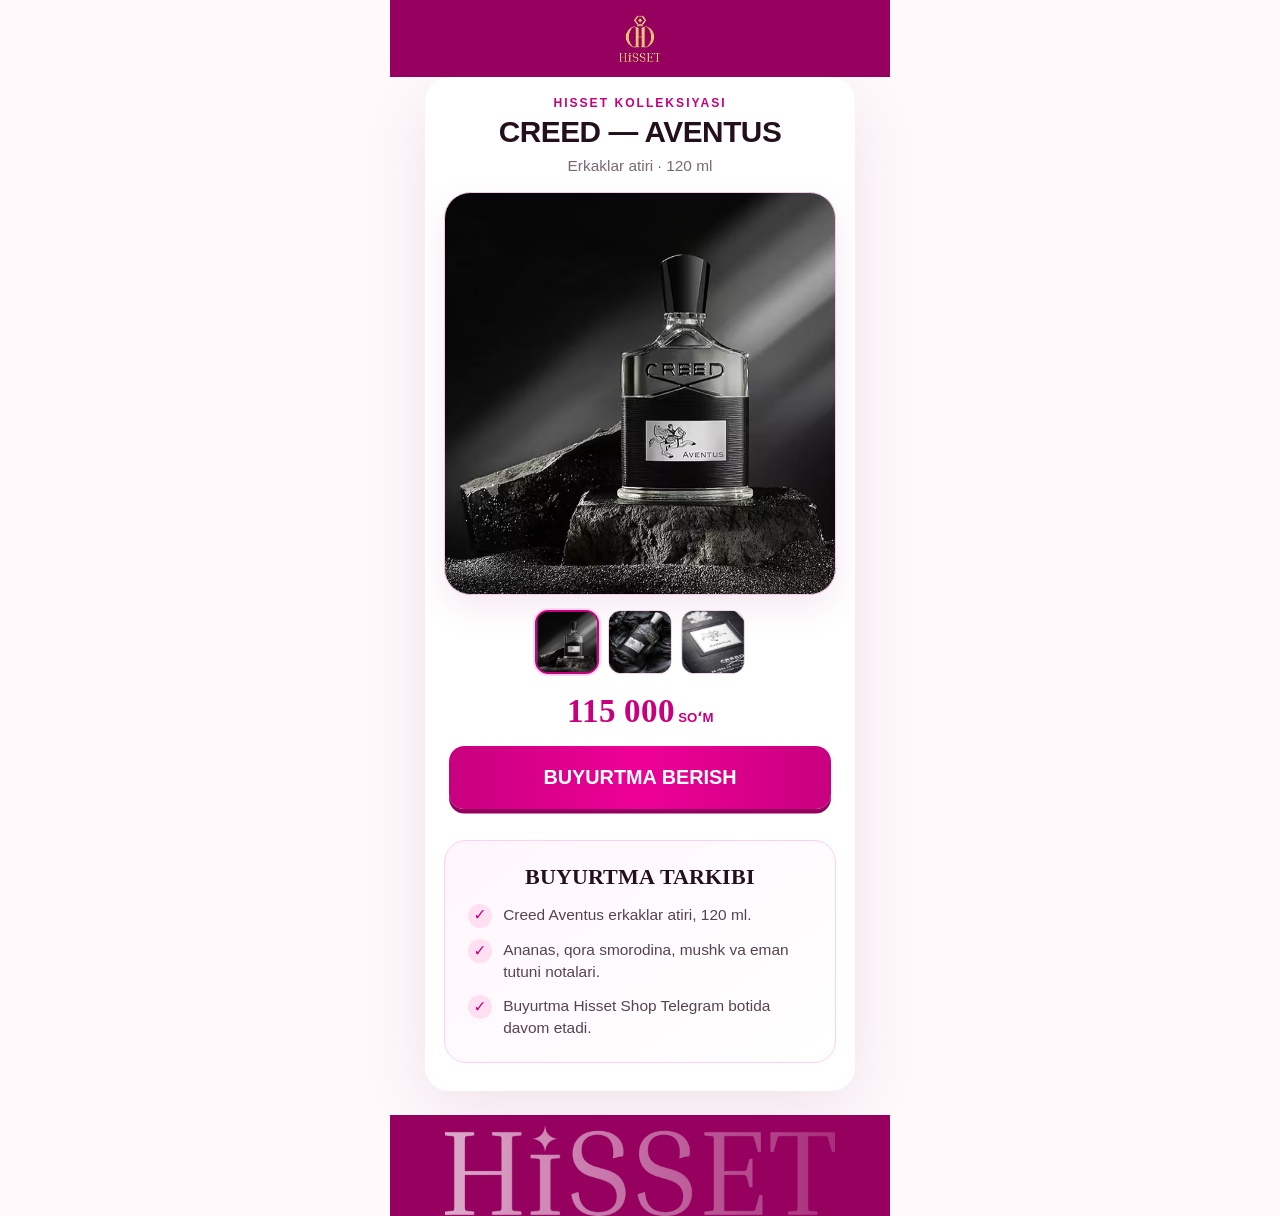
==== commit a0d1062b: "Remove collection links from product pages" ====
--- a/creed/index.html
+++ b/creed/index.html
@@ -8,14 +8,13 @@
     <meta name="theme-color" content="#96005f" />
     <link rel="canonical" href="https://hisset-parfume.vercel.app/creed/" />
     <style>
-@font-face{font-family:Tinos;src:url(../fonts/tinos-700-caps.woff2);font-weight:700;font-display:swap}:root{--s:min(100vw / 390,430px / 390);--c-bg:#fff9fc;--c-paper:#fff;--c-ink:#23101c;--c-muted:#7a6873;--c-accent:#c7007e;--c-accent-2:#ee0097;--c-brand:#96005f}*{box-sizing:border-box}html{-webkit-text-size-adjust:100%;scrollbar-width:none}body{margin:0;min-height:100vh;background:var(--c-bg);color:var(--c-ink);font-family:Arial,-apple-system,"Segoe UI",Roboto,system-ui,sans-serif;-webkit-font-smoothing:antialiased}.page{width:100%;max-width:430px;margin-inline:auto;overflow:hidden;background:var(--c-paper)}.brand{position:relative;width:100%;max-width:500px;height:calc(70 * var(--s));margin-inline:auto;background:var(--c-brand)}.brand_logo{position:absolute;top:50%;left:50%;display:block;width:calc(37 * var(--s));height:calc(42 * var(--s));margin:0;background:url(../assets/hisset-logo.avif) center/contain no-repeat;transform:translate(-50%,-50%)}.back_link{position:absolute;top:50%;left:calc(18 * var(--s));display:flex;align-items:center;gap:calc(7 * var(--s));color:#fff;font-size:calc(13 * var(--s));font-weight:700;text-decoration:none;transform:translateY(-50%)}.back_icon{display:block;flex:0 0 calc(18 * var(--s));width:calc(18 * var(--s));height:calc(18 * var(--s));fill:none;stroke:currentColor;stroke-width:2.5;stroke-linecap:round;stroke-linejoin:round}.back_link:focus-visible,.thumb:focus-visible{outline:3px solid #fff;outline-offset:3px}.product_heading{padding:calc(17 * var(--s)) calc(22 * var(--s)) calc(14 * var(--s));text-align:center}.gallery{padding:0 calc(17 * var(--s))}.product_visual{height:calc(365 * var(--s));border:1px solid #f4cae6;border-radius:calc(24 * var(--s));background-color:#171717;background-image:url(../assets/target/creed-gallery-bg-1.avif);background-position:center;background-repeat:no-repeat;background-size:auto 125%;box-shadow:0 calc(12 * var(--s)) calc(34 * var(--s)) rgba(150,0,95,.09)}.thumbs{display:flex;justify-content:safe center;gap:calc(8 * var(--s));margin-top:calc(11 * var(--s));overflow-x:auto;padding:calc(3 * var(--s));scrollbar-width:none;-ms-overflow-style:none}.thumbs::-webkit-scrollbar{display:none}.thumb{flex:0 0 calc(58 * var(--s));width:calc(58 * var(--s));height:calc(58 * var(--s));padding:0;overflow:hidden;border:1px solid #efd5e5;border-radius:calc(12 * var(--s));background-color:#fff;background-image:var(--gallery-image);background-position:center;background-repeat:no-repeat;background-size:auto 125%;cursor:pointer}.thumb[aria-pressed=true]{border:2px solid var(--c-accent);box-shadow:0 0 0 2px #ffd7ef}.thumb img{display:block;width:100%;height:100%;object-fit:cover}.product_copy{padding:calc(14 * var(--s)) calc(22 * var(--s)) 0;text-align:center}.eyebrow{margin:0 0 calc(5 * var(--s));color:var(--c-accent);font-size:calc(11 * var(--s));font-weight:800;letter-spacing:calc(1.8 * var(--s));text-transform:uppercase}.product_title{margin:0;font-family:Arial,-apple-system,"Segoe UI",Roboto,system-ui,sans-serif;font-size:calc(27 * var(--s));font-weight:700;line-height:calc(31 * var(--s));letter-spacing:calc(-.4 * var(--s));text-transform:uppercase}.product_meta{margin:calc(6 * var(--s)) 0 0;color:var(--c-muted);font-size:calc(14 * var(--s));line-height:1.35}.price_line{display:flex;align-items:baseline;justify-content:center;gap:calc(12 * var(--s));margin:0}.current_price{color:var(--c-accent);font-size:calc(12 * var(--s));font-weight:700;text-transform:uppercase}.current_price strong{font-family:Tinos,"Times New Roman",serif;font-size:calc(30 * var(--s))}.cta{display:flex;align-items:center;justify-content:center;width:100%;height:calc(57 * var(--s));margin-top:calc(15 * var(--s));border:0;border-radius:calc(14 * var(--s));background:linear-gradient(90deg,var(--c-accent),var(--c-accent-2),var(--c-accent));box-shadow:0 calc(4 * var(--s)) 0 #94005e;color:#fff;font-family:Arial,sans-serif;font-size:calc(18 * var(--s));font-weight:800;text-transform:uppercase;cursor:pointer}.thumb--1{--gallery-image:url(../assets/target/creed-gallery-bg-1.avif)}.thumb--2{--gallery-image:url(../assets/target/creed-gallery-bg-2.avif)}.cta:active{transform:translateY(calc(2 * var(--s)));box-shadow:none}.cta:focus-visible,.modal_submit:focus-visible,.modal_close:focus-visible{outline:3px solid var(--c-brand);outline-offset:2px}.field_control:hover:not(:disabled){border-color:#d8afc8}.modal_submit:not(:disabled):hover{filter:brightness(1.05);transform:translateY(-1px);box-shadow:0 10px 24px rgba(181,0,115,.28)}.modal_submit:not(:disabled):active{transform:translateY(1px);box-shadow:0 5px 12px rgba(181,0,115,.22)}.select_trigger:hover:not(:disabled){border-color:#d8afc8;background:#fff}.thumb--3{--gallery-image:url(../assets/target/creed-gallery-bg-3.avif)}
+@font-face{font-family:Tinos;src:url(../fonts/tinos-700-caps.woff2);font-weight:700;font-display:swap}:root{--s:min(100vw / 390,430px / 390);--c-bg:#fff9fc;--c-paper:#fff;--c-ink:#23101c;--c-muted:#7a6873;--c-accent:#c7007e;--c-accent-2:#ee0097;--c-brand:#96005f}*{box-sizing:border-box}html{-webkit-text-size-adjust:100%;scrollbar-width:none}body{margin:0;min-height:100vh;background:var(--c-bg);color:var(--c-ink);font-family:Arial,-apple-system,"Segoe UI",Roboto,system-ui,sans-serif;-webkit-font-smoothing:antialiased}.page{width:100%;max-width:430px;margin-inline:auto;overflow:hidden;background:var(--c-paper)}.brand{position:relative;width:100%;max-width:500px;height:calc(70 * var(--s));margin-inline:auto;background:var(--c-brand)}.brand_logo{position:absolute;top:50%;left:50%;display:block;width:calc(37 * var(--s));height:calc(42 * var(--s));margin:0;background:url(../assets/hisset-logo.avif) center/contain no-repeat;transform:translate(-50%,-50%)}.thumb:focus-visible{outline:3px solid #fff;outline-offset:3px}.product_heading{padding:calc(17 * var(--s)) calc(22 * var(--s)) calc(14 * var(--s));text-align:center}.gallery{padding:0 calc(17 * var(--s))}.product_visual{height:calc(365 * var(--s));border:1px solid #f4cae6;border-radius:calc(24 * var(--s));background-color:#171717;background-image:url(../assets/target/creed-gallery-bg-1.avif);background-position:center;background-repeat:no-repeat;background-size:auto 125%;box-shadow:0 calc(12 * var(--s)) calc(34 * var(--s)) rgba(150,0,95,.09)}.thumbs{display:flex;justify-content:safe center;gap:calc(8 * var(--s));margin-top:calc(11 * var(--s));overflow-x:auto;padding:calc(3 * var(--s));scrollbar-width:none;-ms-overflow-style:none}.thumbs::-webkit-scrollbar{display:none}.thumb{flex:0 0 calc(58 * var(--s));width:calc(58 * var(--s));height:calc(58 * var(--s));padding:0;overflow:hidden;border:1px solid #efd5e5;border-radius:calc(12 * var(--s));background-color:#fff;background-image:var(--gallery-image);background-position:center;background-repeat:no-repeat;background-size:auto 125%;cursor:pointer}.thumb[aria-pressed=true]{border:2px solid var(--c-accent);box-shadow:0 0 0 2px #ffd7ef}.thumb img{display:block;width:100%;height:100%;object-fit:cover}.product_copy{padding:calc(14 * var(--s)) calc(22 * var(--s)) 0;text-align:center}.eyebrow{margin:0 0 calc(5 * var(--s));color:var(--c-accent);font-size:calc(11 * var(--s));font-weight:800;letter-spacing:calc(1.8 * var(--s));text-transform:uppercase}.product_title{margin:0;font-family:Arial,-apple-system,"Segoe UI",Roboto,system-ui,sans-serif;font-size:calc(27 * var(--s));font-weight:700;line-height:calc(31 * var(--s));letter-spacing:calc(-.4 * var(--s));text-transform:uppercase}.product_meta{margin:calc(6 * var(--s)) 0 0;color:var(--c-muted);font-size:calc(14 * var(--s));line-height:1.35}.price_line{display:flex;align-items:baseline;justify-content:center;gap:calc(12 * var(--s));margin:0}.current_price{color:var(--c-accent);font-size:calc(12 * var(--s));font-weight:700;text-transform:uppercase}.current_price strong{font-family:Tinos,"Times New Roman",serif;font-size:calc(30 * var(--s))}.cta{display:flex;align-items:center;justify-content:center;width:100%;height:calc(57 * var(--s));margin-top:calc(15 * var(--s));border:0;border-radius:calc(14 * var(--s));background:linear-gradient(90deg,var(--c-accent),var(--c-accent-2),var(--c-accent));box-shadow:0 calc(4 * var(--s)) 0 #94005e;color:#fff;font-family:Arial,sans-serif;font-size:calc(18 * var(--s));font-weight:800;text-transform:uppercase;cursor:pointer}.thumb--1{--gallery-image:url(../assets/target/creed-gallery-bg-1.avif)}.thumb--2{--gallery-image:url(../assets/target/creed-gallery-bg-2.avif)}.cta:active{transform:translateY(calc(2 * var(--s)));box-shadow:none}.cta:focus-visible,.modal_submit:focus-visible,.modal_close:focus-visible{outline:3px solid var(--c-brand);outline-offset:2px}.field_control:hover:not(:disabled){border-color:#d8afc8}.modal_submit:not(:disabled):hover{filter:brightness(1.05);transform:translateY(-1px);box-shadow:0 10px 24px rgba(181,0,115,.28)}.modal_submit:not(:disabled):active{transform:translateY(1px);box-shadow:0 5px 12px rgba(181,0,115,.22)}.select_trigger:hover:not(:disabled){border-color:#d8afc8;background:#fff}.thumb--3{--gallery-image:url(../assets/target/creed-gallery-bg-3.avif)}
     </style>
     <link rel="stylesheet" href="./css/main.css" media="print" onload="this.media='all'" />
     <noscript><link rel="stylesheet" href="./css/main.css" /></noscript>
   </head>
   <body data-product-id="creed" data-product-code="1012" data-api-base="https://hisset.shop">
     <header class="brand">
-      <a class="back_link" href="/" aria-label="Hisset kolleksiyasiga qaytish"><svg class="back_icon" viewBox="0 0 24 24" width="18" height="18" aria-hidden="true" focusable="false"><path d="m15 18-6-6 6-6" /></svg> Kolleksiya</a>
       <span class="brand_logo" role="img" aria-label="Hisset"></span>
     </header>
     <div class="page">
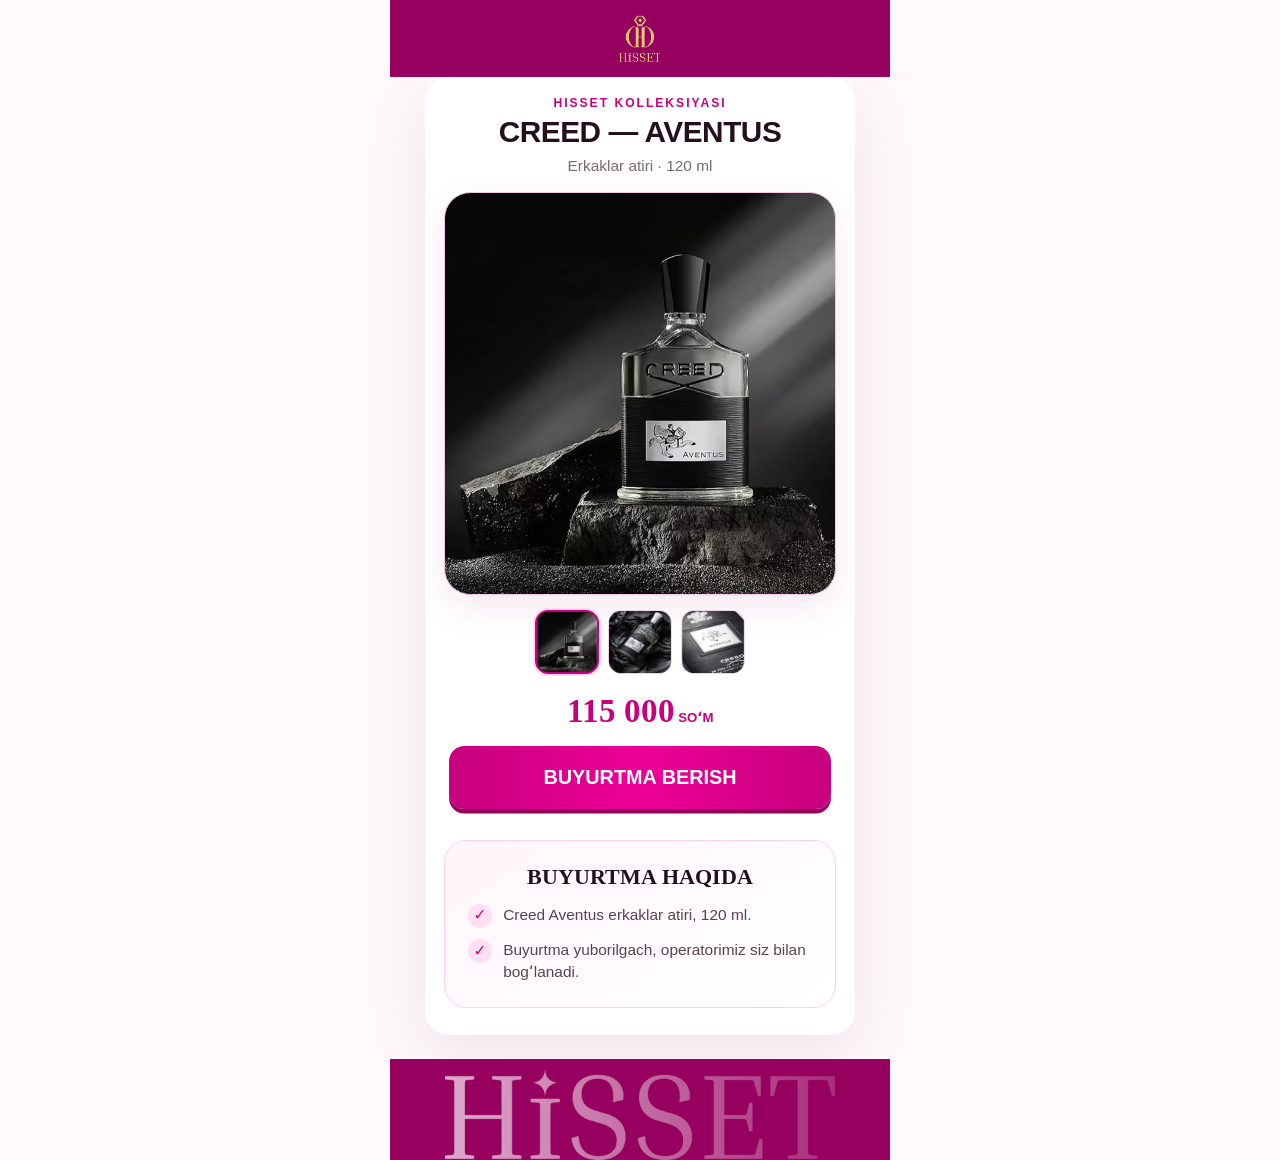
==== commit bed961c4: "Align landing copy and prices with catalog" ====
--- a/creed/index.html
+++ b/creed/index.html
@@ -35,11 +35,10 @@
           <button class="cta js_order" type="button">Buyurtma berish</button>
         </section>
         <section class="offer" aria-labelledby="offer-title">
-          <h2 class="offer_title" id="offer-title">Buyurtma tarkibi</h2>
+          <h2 class="offer_title" id="offer-title">Buyurtma haqida</h2>
           <ul class="offer_list">
             <li>Creed Aventus erkaklar atiri, 120 ml.</li>
-            <li>Ananas, qora smorodina, mushk va eman tutuni notalari.</li>
-            <li>Buyurtma Hisset Shop Telegram botida davom etadi.</li>
+            <li>Buyurtma yuborilgach, operatorimiz siz bilan bogʻlanadi.</li>
           </ul>
         </section>
       </main>
@@ -58,14 +57,14 @@
             <legend class="step_title" tabindex="-1">Buyurtmani qayerga yuboramiz?</legend>
             <div class="field_row">
               <div class="field"><label class="field_label" for="region">Viloyat</label><select class="field_control" id="region" name="region" autocomplete="address-level1" required disabled><option value="">Yuklanmoqda…</option></select></div>
-              <div class="field"><label class="field_label" for="district">Shahar / tuman</label><select class="field_control" id="district" name="district" autocomplete="address-level2" required disabled><option value="">Avval viloyatni tanlang</option></select></div>
+              <div class="field"><label class="field_label" for="district">Shahar yoki tuman</label><select class="field_control" id="district" name="district" autocomplete="address-level2" required disabled><option value="">Avval viloyatni tanlang</option></select></div>
             </div>
             <div class="field_row">
               <div class="field"><label class="field_label" for="post-type">Pochta</label><select class="field_control" id="post-type" name="post_type" required disabled><option value="">Tanlang</option></select></div>
               <div class="field"><label class="field_label" for="post-office">Filial</label><select class="field_control" id="post-office" name="post_office" required disabled><option value="">Tuman va pochtani tanlang</option></select></div>
             </div>
             <label class="field">Qoʻshimcha manzil yoki moʻljal (ixtiyoriy)<textarea class="field_control" name="address_note" maxlength="500" placeholder="Ixtiyoriy"></textarea></label>
-            <p class="delivery_hint">Yetkazib berish narxi botda hisoblanadi.</p>
+            <p class="delivery_hint">Yetkazib berish tafsilotlarini operatorimiz siz bilan aniqlashtiradi.</p>
           </fieldset>
           <p class="form_status" id="form-status" role="status" aria-live="polite" hidden></p>
           <button class="delivery_retry" type="button" hidden>Qayta yuklash</button>
@@ -74,7 +73,7 @@
           </div>
         </form>
         <section class="payment_panel" tabindex="-1" aria-live="polite" hidden>
-          <p class="payment_success">✓ Maʼlumotlaringiz qabul qilindi. Adminlarimiz siz bilan bogʻlanadi.</p>
+          <p class="payment_success">✓ Buyurtmangiz qabul qilindi. Tez orada operatorimiz siz bilan bogʻlanadi.</p>
           <div class="payment_summary"><span>Tanlangan mahsulot</span><strong class="payment_product"></strong><b class="payment_amount"></b><small class="payment_description"></small></div>
           <a class="payment_action" href="#"><span>Telegram orqali bogʻlanish</span><span class="modal_help_icon" aria-hidden="true"><svg width="21" height="21" viewBox="0 0 24 24" fill="currentColor" focusable="false"><path d="M21.7 3.2 18.5 19c-.2 1.1-.9 1.4-1.8.9l-4.9-3.6-2.4 2.3c-.3.3-.5.5-1 .5l.4-5 9.1-8.2c.4-.4-.1-.6-.6-.2L6 12.8l-4.8-1.5c-1-.3-1.1-1 .2-1.5L20.1 2.6c.9-.3 1.8.2 1.6.6Z"/></svg></span></a>
           <a class="payment_channel" href="https://t.me/+vE3ujSZuXVU3YmFi" target="_blank" rel="noopener noreferrer">Bizni Telegram kanalida kuzatib boring</a>
